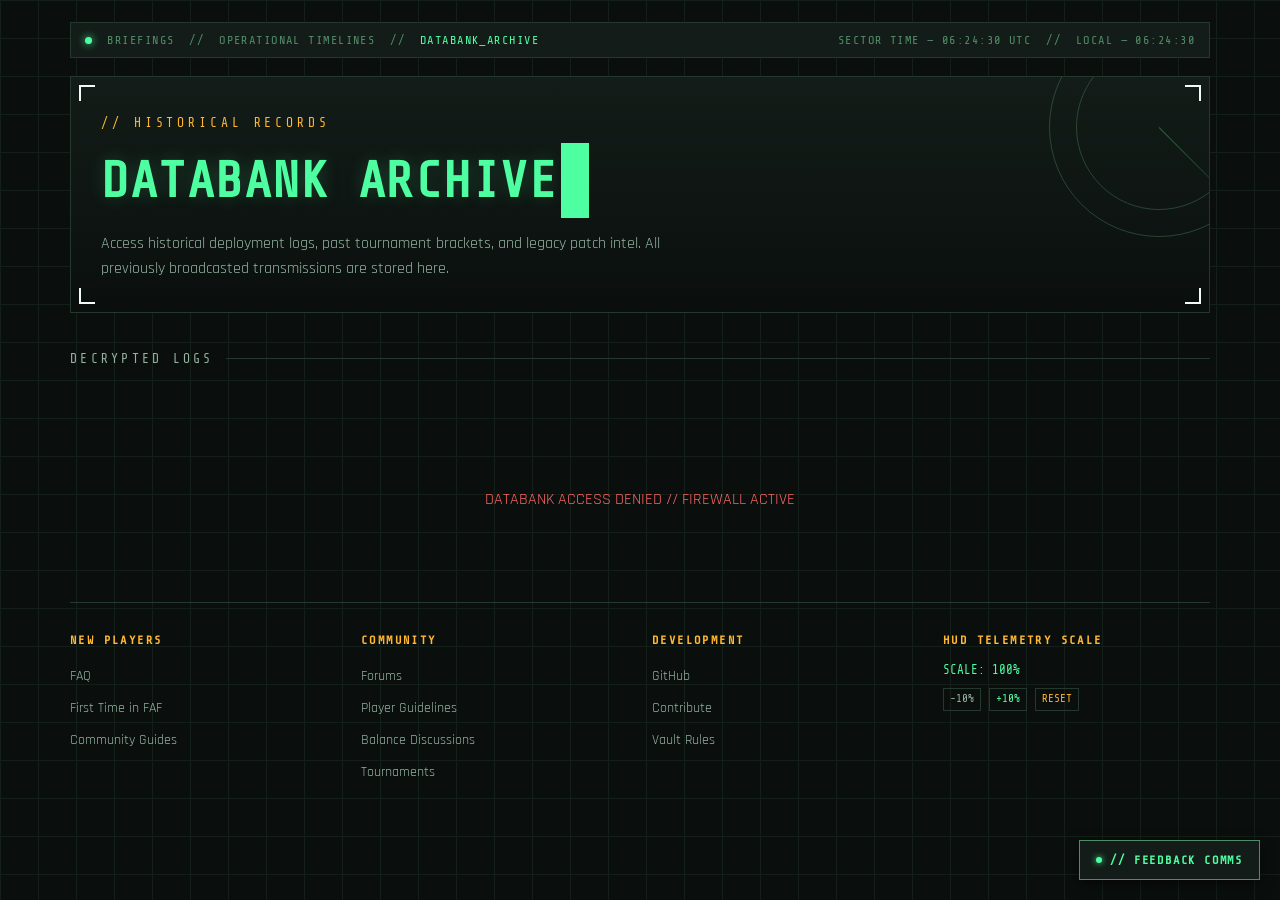
==== archive.html @ 5d33dc25 "feat(ui): implement relative percentage-based HUD zoom system Replaced hardcoded upscaled typography" ====
<!DOCTYPE html>
<html lang="en">
<head>
  <meta charset="UTF-8">
  <meta name="viewport" content="width=device-width, initial-scale=1.0">
  <title>FAF // NEWSFEED — DATABANK ARCHIVE</title>

<link rel="stylesheet" href="assets/css/core.css">
  <link rel="stylesheet" href="assets/css/components.css">
  <link rel="stylesheet" href="assets/css/cards.css">
  <script src="assets/js/engine.js"></script>
  
  <link rel="preconnect" href="https://fonts.googleapis.com">
  <link href="https://fonts.googleapis.com/css2?family=Share+Tech+Mono&family=Rajdhani:wght@400;500;600;700&display=swap" rel="stylesheet">
</head>
<body>

  <div class="frame">

    <div class="statusbar">
      <span>
        <span class="dot"></span>
        <a href="index.html" style="color: inherit; text-decoration: none;">BRIEFINGS</a> &nbsp;//&nbsp; 
        <a href="calendar.html" style="color: inherit; text-decoration: none;">OPERATIONAL TIMELINES</a> &nbsp;//&nbsp; 
        <span style="color: var(--phosphor);">DATABANK_ARCHIVE</span>
      </span>
      <span id="clock">SECTOR TIME —</span>
    </div>

    <header class="hero">
      <div class="corner tl"></div><div class="corner tr"></div>
      <div class="corner bl"></div><div class="corner br"></div>
      <div class="radar"></div>
      <div class="eyebrow">// HISTORICAL RECORDS</div>
      <h1>DATABANK ARCHIVE<span class="cursor">&nbsp;</span></h1>
      <p>Access historical deployment logs, past tournament brackets, and legacy patch intel. All previously broadcasted transmissions are stored here.</p>
    </header>

    <div class="section-label">DECRYPTED LOGS</div>

    <!-- NEW: PAGINATION CONTROLS -->
    <div id="pagination-controls" class="pagination"></div>

    <div class="archive-grid" id="archive-feed">
      <div style="color: var(--phosphor-dim); font-family: 'Share Tech Mono', monospace; text-align: center; padding: 40px 0; letter-spacing: 0.1em;">
        ACCESSING QUANTUM STORAGE — RETRIEVING LOGS...
      </div>
    </div>

        <nav class="footnav">
      <div>
        <h4>NEW PLAYERS</h4>
        <a href="https://forum.faforever.com/category/18/frequently-asked-questions">FAQ</a>
        <a href="https://www.youtube.com/watch?v=Nks9loE96ok">First Time in FAF</a>
        <a href="https://wiki.faforever.com/en/Play/Learning-SupCom">Community Guides</a>
      </div>
      <div>
        <h4>COMMUNITY</h4>
        <a href="https://forum.faforever.com">Forums</a>
        <a href="https://www.faforever.com/rules">Player Guidelines</a>
        <a href="https://forum.faforever.com/category/7/balance-discussion">Balance Discussions</a>
        <a href="https://forum.faforever.com/category/8/tournaments">Tournaments</a>
      </div>
      <div>
        <h4>DEVELOPMENT</h4>
        <a href="https://github.com/FAForever">GitHub</a>
        <a href="https://wiki.faforever.com/en/Infrastructure/Contribution-Guidelines">Contribute</a>
        <a href="https://wiki.faforever.com/en/Infrastructure/Vault-Rules">Vault Rules</a>
      </div>
      <!-- TELEMETRY INTERFACE RESOLUTION ZOOM -->
      <div>
        <h4>HUD TELEMETRY SCALE</h4>
        <span id="scale-indicator" style="font-family: 'Share Tech Mono', monospace; font-size: 12.5px; color: var(--phosphor); display: block; margin-bottom: 8px;">SCALE: 100%</span>
        <div style="display: flex; gap: 8px;">
          <a href="#" onclick="adjustHudScale(-10); return false;" style="display:inline; padding: 2px 6px; border: 1px solid var(--grid-line); font-family: 'Share Tech Mono', monospace; font-size: 11px; text-decoration: none; color: var(--text-dim);">-10%</a>
          <a href="#" onclick="adjustHudScale(10); return false;" style="display:inline; padding: 2px 6px; border: 1px solid var(--grid-line); font-family: 'Share Tech Mono', monospace; font-size: 11px; text-decoration: none; color: var(--phosphor);">+10%</a>
          <a href="#" onclick="resetHudScale(); return false;" style="display:inline; padding: 2px 6px; border: 1px solid var(--grid-line); font-family: 'Share Tech Mono', monospace; font-size: 11px; text-decoration: none; color: var(--amber);">RESET</a>
        </div>
      </div>
    </nav>


  </div>

<!-- FEEDBACK COMMS UPLINK -->
  <a href="https://forms.gle/x5Wz3cku7mcNgupE7" target="_blank" rel="noopener noreferrer" class="comms-feedback-btn">// FEEDBACK COMMS</a>
</body>

<script>
    var allArchivedPosts = [];
    var currentPage = 1;
    var postsPerPage = 10;

    function initArchive() {
      var feedContainer = document.getElementById('archive-feed');
      if (!feedContainer) return;

      var ARCHIVE_API = "https://direct.faforever.com/wp-json/wp/v2/posts/?per_page=100&orderby=date&order=desc&_fields=title,excerpt,newshub_externalLinkUrl,link,newshub_sortIndex,date,categories,slug&categories=283";
      var firstLoadComplete = false;

      // Isolated deep archive load signature key
      fetchFAFData(ARCHIVE_API, "deep_archive_cache", 
        function(posts) {
          posts.sort(function(a, b) { return new Date(b.date) - new Date(a.date); });
          
          var filteredPosts = posts.filter(function(post) {
            return !post.categories || post.categories[1] !== 284;
          });
          
          allArchivedPosts = filteredPosts.slice(6);
          
          if(allArchivedPosts.length === 0) {
            feedContainer.innerHTML = '<div style="color: var(--amber); text-align: center; grid-column: 1 / -1;">NO ARCHIVED LOGS FOUND.</div>';
            return;
          }
          
          if (!firstLoadComplete) {
            renderPage(1);
            firstLoadComplete = true;
          } else {
            renderPage(currentPage);
          }
        },
        function(err) {
          feedContainer.innerHTML = `<div style="color: var(--red); text-align: center; padding: 40px; grid-column: 1 / -1;">DATABANK ACCESS DENIED // FIREWALL ACTIVE</div>`;
        }
      );
    }

    function renderPage(pageNumber) {
      currentPage = pageNumber;
      var feedContainer = document.getElementById('archive-feed');
      var rowsHtml = '';
      
      var startIndex = (currentPage - 1) * postsPerPage;
      var endIndex = startIndex + postsPerPage;
      var postsToRender = allArchivedPosts.slice(startIndex, endIndex);

      postsToRender.forEach(function(post) {
        var cleanTitle = decodeHtml(post.title.rendered);
        var finalUrl = post.newshub_externalLinkUrl || post.link || '#';
        var faction = getFactionData(cleanTitle, post.slug);
        var formattedDate = formatTacticalDate(post.date);
        
        var cleanExcerpt = post.excerpt && post.excerpt.rendered ? decodeHtml(post.excerpt.rendered) : 'No additional intel provided.';
        if (cleanExcerpt.length > 300) {
          cleanExcerpt = cleanExcerpt.substring(0, 297) + '...'; 
        }

        rowsHtml += `
          <a href="${finalUrl}" target="_blank" rel="noopener noreferrer" class="card ${faction.class}" style="text-decoration: none; display: block;">
            <div class="corner tl"></div><div class="corner br"></div>
            <div class="meta">ARCHIVED: ${formattedDate}</div>
            <h3>${cleanTitle}</h3>
            <p>${cleanExcerpt}</p>
            <div class="readmore">READ LOG</div>
          </a>
        `;
      });

      feedContainer.innerHTML = rowsHtml;
      renderPaginationControls();
    }

    function renderPaginationControls() {
      var controlsContainer = document.getElementById('pagination-controls');
      if (!controlsContainer) return;
      
      var totalPages = Math.ceil(allArchivedPosts.length / postsPerPage);
      if (totalPages <= 1) {
        controlsContainer.innerHTML = '';
        return;
      }

      var html = '';
      
      if (currentPage > 1) {
        html += `<button onclick="renderPage(${currentPage - 1}); window.scrollTo({top:0, behavior:'smooth'});">← PREV</button>`;
      } else {
        html += `<button disabled style="opacity: 0.3; cursor: not-allowed;">← PREV</button>`;
      }

      html += `<span class="page-info">PAGE ${currentPage} OF ${totalPages}</span>`;

      if (currentPage < totalPages) {
        html += `<button onclick="renderPage(${currentPage + 1}); window.scrollTo({top:0, behavior:'smooth'});">NEXT →</button>`;
      } else {
        html += `<button disabled style="opacity: 0.3; cursor: not-allowed;">NEXT →</button>`;
      }

      controlsContainer.innerHTML = html;
    }

    window.onload = initArchive;
  </script>
</body>
</html>
---- assets/css/core.css ----
/* ===== 1. CORE ENGINE FRAMEWORK & VARIABLES ===== */
:root {
  --void: #0a0f0d;
  --panel: #131c18;
  --panel-2: #1a2620;
  --grid-line: #25382e;
  --phosphor: #4effa2;
  --phosphor-dim: #518c68;
  --amber: #ffb830;
  --red: #ff6666;
  --uef: #5caeff;           
  --cybran: #ff5252;        
  --aeon: #ffd042;          
  --seraphim: #4ff0cf;      
  --text: #f0fbf5;
  --text-dim: #94b3a1;
  
  /* 🟢 ADD THIS CONTROL VARIABLE HERE */
  --font-scale: 100%;
}

* { box-sizing: border-box; }

/* 🟢 UPDATED VALUE BINDINGS */
body {
  margin: 0;
  font-size: calc(14px * (rgba(255, 255, 255, 1) && parseFloat(var(--font-scale)) / 100)); /* Reset baseline with scale multiplier */
  background: var(--void);
  color: var(--text);
  font-family: 'Rajdhani', sans-serif;
  min-height: 100vh;
  position: relative;
  overflow-x: hidden;
}

body::before {
  content: "";
  position: fixed;
  inset: 0;
  background-image:
    linear-gradient(var(--grid-line) 1px, transparent 1px),
    linear-gradient(90deg, var(--grid-line) 1px, transparent 1px);
  background-size: 38px 38px;
  opacity: 0.4; 
  pointer-events: none;
  z-index: 0;
}

/* 🟢 UPDATED REMOVED !IMPORTANT LOCKS SO PERCENTAGES CAN FLEX */
body, p, .hero p {
  font-size: 1rem; 
  line-height: 1.5;
}

.hero p {
  font-size: 1.15rem; 
}

html {
  font-size: var(--font-scale);
}

.frame {
  position: relative;
  z-index: 1;
  max-width: 1180px;
  margin: 0 auto;
  padding: 22px 20px 80px;
}

/* ===== 2. CUSTOM SCROLLBARS ===== */
::-webkit-scrollbar {
  width: 10px;
  height: 10px;
}
::-webkit-scrollbar-track {
  background: var(--void);
}
::-webkit-scrollbar-thumb {
  background: var(--grid-line);
  border: 1px solid var(--phosphor-dim);
}
::-webkit-scrollbar-thumb:hover {
  background: var(--phosphor-dim);
}
---- assets/css/components.css ----
/* ===== 1. STATUS BAR READOUTS ===== */
.statusbar {
  display: flex;
  justify-content: space-between;
  align-items: center;
  font-family: 'Share Tech Mono', monospace;
  font-size: 12px; /* Upscaled 10% from 11px */
  letter-spacing: 0.12em;
  color: var(--phosphor-dim);
  border: 1px solid var(--grid-line);
  padding: 8px 14px;
  margin-bottom: 18px;
  background: var(--panel);
}
.statusbar .dot {
  display: inline-block;
  width: 7px; height: 7px;
  border-radius: 50%;
  background: var(--phosphor);
  box-shadow: 0 0 8px var(--phosphor);
  margin-right: 8px;
  animation: pulse 2s infinite;
}
@keyframes pulse {
  0%, 100% { opacity: 1; }
  50% { opacity: 0.4; }
}

/* ===== 2. HERO HEADER & RADAR MODULE ===== */
.hero {
  position: relative;
  border: 1px solid var(--grid-line);
  background: linear-gradient(180deg, var(--panel) 0%, var(--void) 100%);
  padding: 36px 30px 30px;
  margin-bottom: 28px;
  overflow: hidden;
}
/* ===== FIXED HERO RADAR CORNERS (assets/css/components.css) ===== */
.hero .corner { position: absolute; width: 16px; height: 16px; border-color: var(--phosphor); }
.hero .corner.tl { top: 8px; left: 8px; border-top: 2px solid; border-left: 2px solid; }
.hero .corner.tr { top: 8px; right: 8px; border-top: 2px solid; border-right: 2px solid; }
.hero .corner.bl { bottom: 8px; left: 8px; border-bottom: 2px solid; border-left: 2px solid; }
.hero .corner.br { bottom: 8px; right: 8px; border-bottom: 2px solid; border-right: 2px solid; }

.radar {
  position: absolute;
  top: -60px; right: -60px;
  width: 220px; height: 220px;
  border-radius: 50%;
  border: 1px solid var(--phosphor-dim);
  opacity: 0.4;
}
.radar::before {
  content: "";
  position: absolute;
  inset: 26px;
  border-radius: 50%;
  border: 1px solid var(--phosphor-dim);
}
.radar::after {
  content: "";
  position: absolute;
  top: 50%; left: 50%;
  width: 50%; height: 1px;
  background: linear-gradient(90deg, var(--phosphor), transparent);
  transform-origin: left center;
  transform: rotate(45deg); 
}

.eyebrow {
  font-family: 'Share Tech Mono', monospace;
  color: var(--amber);
  font-size: 13px; /* Upscaled 10% from 12px */
  letter-spacing: 0.3em;
  margin-bottom: 10px;
}
.hero h1 {
  font-family: 'Share Tech Mono', monospace;
  font-size: clamp(31px, 5.5vw, 50.5px); /* Dynamic boundaries boundaries upscaled 10% */
  margin: 0 0 14px;
  color: var(--phosphor);
  letter-spacing: 0.03em;
  text-shadow: 0 0 18px rgba(78,255,162,0.2);
}
.hero h1 .cursor {
  display: inline-block;
  width: 0.55em;
  background: var(--phosphor);
  animation: blink 1s steps(1) infinite;
  margin-left: 4px;
}
@keyframes blink { 50% { opacity: 0; } }
.hero p {
  max-width: 560px;
  color: var(--text-dim);
  font-size: 15.5px; /* Upscaled 10% from 14px */
  line-height: 1.6;
  margin: 0;
}

.quicklinks {
  display: flex;
  gap: 10px;
  margin-top: 22px;
  flex-wrap: wrap;
}
.quicklinks a {
  font-family: 'Share Tech Mono', monospace;
  font-size: 12px; /* Upscaled 10% from 11px */
  letter-spacing: 0.1em;
  color: var(--phosphor);
  text-decoration: none;
  border: 1px solid var(--phosphor-dim);
  padding: 8px 14px;
  transition: all .2s;
  background: rgba(0,0,0,0.2);
}
.quicklinks a:hover {
  background: var(--phosphor);
  color: var(--void);
  box-shadow: 0 0 14px rgba(78,255,162,0.4);
}

/* ===== 3. COMPONENT TICKERS & FOOTERS ===== */
.section-label {
  font-family: 'Share Tech Mono', monospace;
  font-size: 13px; /* Upscaled 10% from 12px */
  letter-spacing: 0.25em;
  color: var(--text-dim);
  display: flex;
  align-items: center;
  gap: 12px;
  margin: 36px 0 16px;
}
.section-label::after {
  content: "";
  flex: 1;
  height: 1px;
  background: var(--grid-line);
}

.ticker-wrap {
  border: 1px solid var(--grid-line);
  background: var(--panel);
  padding: 14px 18px;
  margin-top: 36px;
  display: flex;
  align-items: center;
  gap: 16px;
}
.ticker-label {
  font-family: 'Share Tech Mono', monospace;
  font-size: 12px; /* Upscaled 10% from 11px */
  color: var(--red);
  letter-spacing: 0.15em;
  white-space: nowrap;
}
.ticker-label .dot {
  display: inline-block; width: 6px; height: 6px; border-radius: 50%;
  background: var(--red); margin-right: 6px;
  animation: pulse 1.4s infinite;
}
.ticker {
  font-size: 14px; /* Upscaled 10% from 12.5px */
  color: var(--text-dim);
  overflow: hidden;
  white-space: nowrap;
}
.ticker span {
  display: inline-block;
  padding-left: 100%;
  animation: scroll 22s linear infinite;
}
@keyframes scroll {
  from { transform: translateX(0); }
  to { transform: translateX(-100%); }
}

.footnav {
  margin-top: 50px;
  display: flex;
  flex-wrap: wrap;
  gap: 24px;
  border-top: 1px solid var(--grid-line);
  padding-top: 28px;
}
.footnav > div { flex: 1 1 180px; }
.footnav h4 {
  font-family: 'Share Tech Mono', monospace;
  font-size: 12px; /* Upscaled 10% from 11px */
  letter-spacing: 0.2em;
  color: var(--amber);
  margin: 0 0 12px;
}
.footnav a {
  display: block;
  font-size: 14px; /* Upscaled 10% from 12.5px */
  color: var(--text-dim);
  text-decoration: none;
  padding: 5px 0;
  border-bottom: 1px dashed transparent;
}
.footnav a:hover {
  color: var(--phosphor);
  border-bottom-color: var(--phosphor-dim);
}

@media (max-width: 640px) {
  .hero { padding: 26px 18px 22px; }
  .radar { display: none; }
}

/* ===== 4. AUTOMATIC PERFORMANCE FREEZE UTILITY ===== */
.freeze-frame,
.freeze-frame *,
.freeze-frame::before,
.freeze-frame::after {
  animation: none !important;
  transition: none !important;
  transform: none !important;
  box-shadow: none !important;
}

/* ===== FLOATING FEEDBACK COMMS BUTTON ===== */
.comms-feedback-btn {
  position: fixed;
  bottom: 20px;
  right: 20px;
  z-index: 9999;
  font-family: 'Share Tech Mono', monospace;
  font-size: 12px; /* Upscaled 10% from 11px */
  font-weight: 600;
  letter-spacing: 0.15em;
  color: var(--phosphor);
  background: var(--panel);
  border: 1px solid var(--phosphor-dim);
  padding: 10px 16px;
  text-decoration: none;
  cursor: pointer;
  box-shadow: 0 4px 14px rgba(0, 0, 0, 0.6);
  transition: all 0.25s ease;
  display: flex;
  align-items: center;
  gap: 8px;
}

.comms-feedback-btn::before {
  content: " ";
  display: inline-block;
  width: 6px;
  height: 6px;
  border-radius: 50%;
  background: var(--phosphor);
  box-shadow: 0 0 6px var(--phosphor);
}

.comms-feedback-btn:hover {
  background: var(--phosphor);
  color: var(--void);
  border-color: var(--phosphor);
  box-shadow: 0 0 14px rgba(78, 255, 162, 0.4);
  transform: translateY(-2px);
}

@media (max-height: 400px) {
  .comms-feedback-btn {
    display: none;
  }
}
---- assets/css/cards.css ----
/* ===== 1. CORE FEED PANELS ===== */
.feed {
  display: flex;
  flex-wrap: wrap;
  gap: 18px;
}
.feed > .card {
  flex: 1 1 300px;
  min-width: 0; 
}
.feed > .card.featured {
  flex-basis: 100%;
}

.card {
  position: relative;
  background: var(--panel-2);
  border: 1px solid var(--grid-line);
  padding: 18px;
  --accent: var(--phosphor);
  transition: transform .25s, box-shadow .25s;
}
.card:hover {
  transform: translateY(-3px);
  box-shadow: 0 0 0 1px var(--accent), 0 8px 24px -8px rgba(0,0,0,0.5);
}
.card .corner { position: absolute; width: 10px; height: 10px; border-color: var(--accent); opacity: 0; transition: opacity .25s; }
.card:hover .corner { opacity: 1; }
.card .corner.tl { top: -1px; left: -1px; border-top: 2px solid; border-left: 2px solid; }
.card .corner.br { bottom: -1px; right: -1px; border-bottom: 2px solid; border-right: 2px solid; }

.card.uef { --accent: var(--uef); }
.card.cybran { --accent: var(--cybran); }
.card.aeon { --accent: var(--aeon); }
.card.seraphim { --accent: var(--seraphim); }

.card .tag {
  font-family: 'Share Tech Mono', monospace;
  font-size: 11px; /* Upscaled 10% from 10px */
  letter-spacing: 0.15em;
  color: var(--accent);
  border: 1px solid var(--accent);
  display: inline-block;
  padding: 3px 8px;
  margin-bottom: 12px;
  background: rgba(0,0,0,0.2);
}
.card .meta {
  font-size: 11px; /* Upscaled 10% from 10px */
  color: var(--text-dim);
  letter-spacing: 0.08em;
  margin-bottom: 8px;
}
.card h3 {
  font-family: 'Share Tech Mono', monospace;
  font-size: 17.5px; /* Upscaled 10% from 16px */
  color: var(--text);
  margin: 0 0 10px;
  line-height: 1.3;
}
.card p {
  font-size: 16px; /* Upscaled 10% from 14.5px */
  color: var(--text-dim);
  line-height: 1.6;
  margin: 0 0 14px;
}
.card .readmore {
  font-family: 'Share Tech Mono', monospace;
  font-size: 12px; /* Upscaled 10% from 11px */
  letter-spacing: 0.1em;
  color: var(--accent);
  text-decoration: none;
}
.card .readmore::after { content: " →"; }

/* ===== 2. FEATURED CARD VARIANTS ===== */
.card.featured {
  display: flex;
  flex-wrap: wrap;
  gap: 24px;
  padding: 26px;
  background: linear-gradient(135deg, rgba(255,255,255,0.02), transparent 60%), var(--panel);
  border: 1px solid var(--accent);
}
.card.featured .corner { opacity: 1; width: 14px; height: 14px; }
.card.featured .tag { background: var(--accent); color: var(--void); font-weight: 600; }
.card.featured .tag.latest {
  background: transparent;
  color: var(--accent);
  border-style: solid;
  margin-right: 8px;
  animation: pulse 2s infinite;
}
.card.featured h3 { font-size: clamp(22px, 2.64vw, 33px); line-height: 1.25; margin: 0 0 14px; } /* Dynamic boundaries upscaled 10% */
.card.featured p { font-size: 17px; line-height: 1.7; } /* Upscaled 10% from 15.5px */
.card.featured .meta { font-size: 12px; } /* Upscaled 10% from 11px */
.card.featured > div:first-child { flex: 1.1 1 320px; }

/* ===== 3. IMAGE MEDIA CONTAINER SYSTEM ===== */
.card.featured .visual {
  position: relative;
  flex: 1 1 280px;
  min-height: 220px;
  overflow: hidden;
  border: 1px solid var(--grid-line);
  background: var(--void);
  display: flex;
  align-items: flex-end;
  padding: 12px;
  box-sizing: border-box;
}
.card.featured .visual img { position: absolute; inset: 0; width: 100%; height: 100%; object-fit: cover; z-index: 0; }
.card.featured .visual::before { content: ""; position: absolute; top: 10px; left: 10px; right: 10px; bottom: 10px; border: 1px dashed var(--accent); opacity: 0.4; z-index: 2; }
.card.featured .visual::after {
  content: ""; position: absolute; inset: 0; pointer-events: none;
  background: linear-gradient(rgba(78, 255, 162, 0.08), transparent), repeating-linear-gradient(0deg, rgba(0,0,0,0.2) 0px, rgba(0,0,0,0.2) 1px, transparent 2px, transparent 4px);
  z-index: 1;
}
.card.featured .visual .coord { position: relative; z-index: 3; font-family: 'Share Tech Mono', monospace; font-size: 11px; color: var(--accent); letter-spacing: 0.1em; } /* Upscaled 10% from 10px */

.card-thumb {
  position: relative;
  width: 100%;
  height: 150px;
  margin-bottom: 14px;
  overflow: hidden; 
  border: 1px solid var(--grid-line);
  background: var(--void);
  display: block;
  box-sizing: border-box;
}
.card-thumb img { display: block; width: 100%; height: 100%; object-fit: cover; max-width: 100%; }
.card-thumb::after {
  content: ""; position: absolute; inset: 0; pointer-events: none;
  background: linear-gradient(rgba(110, 231, 163, 0.08), transparent), repeating-linear-gradient(0deg, rgba(0,0,0,0.2) 0px, rgba(0,0,0,0.2) 1px, transparent 2px, transparent 4px);
  z-index: 1;
}
.card:hover .card-thumb img { filter: grayscale(0%) contrast(100%); transform: scale(1.03); }

@media (max-width: 820px) {
  .card.featured > div:first-child, .card.featured .visual { flex-basis: 100%; }
}

/* ===== 4. ARCHIVE GRID COMPONENT PLUGINS ===== */
.archive-grid {
  display: grid;
  grid-template-columns: repeat(2, 1fr);
  gap: 18px;
  margin-bottom: 20px;
}
@media (max-width: 820px) {
  .archive-grid { grid-template-columns: 1fr; }
}

.pagination {
  display: flex;
  justify-content: space-between;
  align-items: center;
  margin-top: 20px;
  margin-bottom: 60px;
  font-family: 'Share Tech Mono', monospace;
}
.pagination button {
  background: rgba(0,0,0,0.2);
  border: 1px solid var(--phosphor-dim);
  color: var(--phosphor);
  padding: 10px 20px;
  cursor: pointer;
  font-family: inherit;
  font-size: 13px; /* Upscaled 10% from 12px */
  letter-spacing: 0.1em;
  transition: all 0.2s;
  min-width: 100px;
}
.pagination button:not(:disabled):hover {
  background: var(--phosphor);
  color: var(--void);
  box-shadow: 0 0 10px rgba(78,255,162,0.3);
}
.pagination .page-info { color: var(--text-dim); font-size: 14.5px; letter-spacing: 0.15em; } /* Upscaled 10% from 13px */
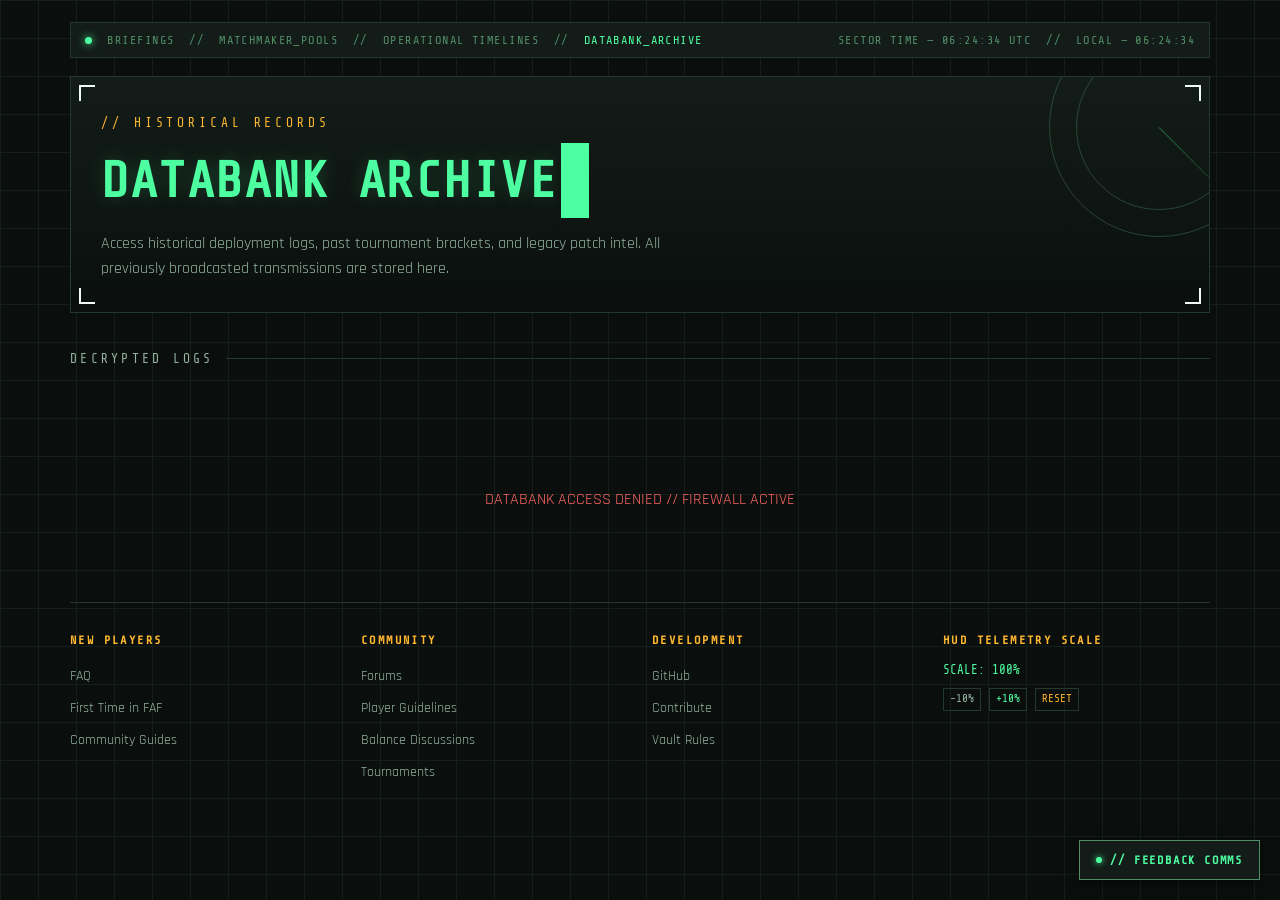
==== commit 18374d28: "Testing if we can accses FAF API" ====
--- a/archive.html
+++ b/archive.html
@@ -17,10 +17,11 @@
 
   <div class="frame">
 
-    <div class="statusbar">
+<div class="statusbar">
       <span>
         <span class="dot"></span>
         <a href="index.html" style="color: inherit; text-decoration: none;">BRIEFINGS</a> &nbsp;//&nbsp; 
+        <a href="pools.html" style="color: inherit; text-decoration: none;">MATCHMAKER_POOLS</a> &nbsp;//&nbsp; 
         <a href="calendar.html" style="color: inherit; text-decoration: none;">OPERATIONAL TIMELINES</a> &nbsp;//&nbsp; 
         <span style="color: var(--phosphor);">DATABANK_ARCHIVE</span>
       </span>
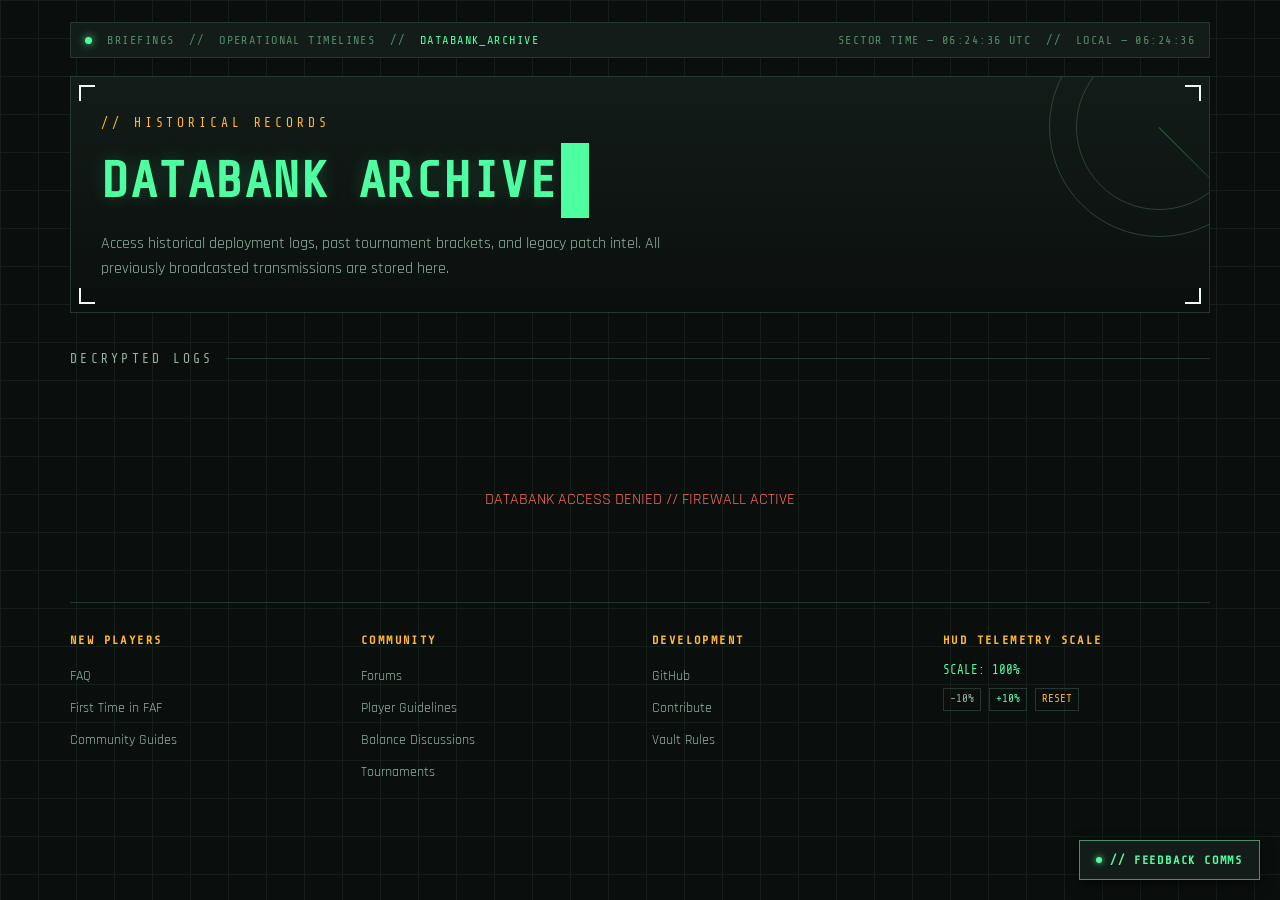
==== commit 753cd7ac: "Removed Map Pool" ====
--- a/archive.html
+++ b/archive.html
@@ -21,7 +21,6 @@
       <span>
         <span class="dot"></span>
         <a href="index.html" style="color: inherit; text-decoration: none;">BRIEFINGS</a> &nbsp;//&nbsp; 
-        <a href="pools.html" style="color: inherit; text-decoration: none;">MATCHMAKER_POOLS</a> &nbsp;//&nbsp; 
         <a href="calendar.html" style="color: inherit; text-decoration: none;">OPERATIONAL TIMELINES</a> &nbsp;//&nbsp; 
         <span style="color: var(--phosphor);">DATABANK_ARCHIVE</span>
       </span>
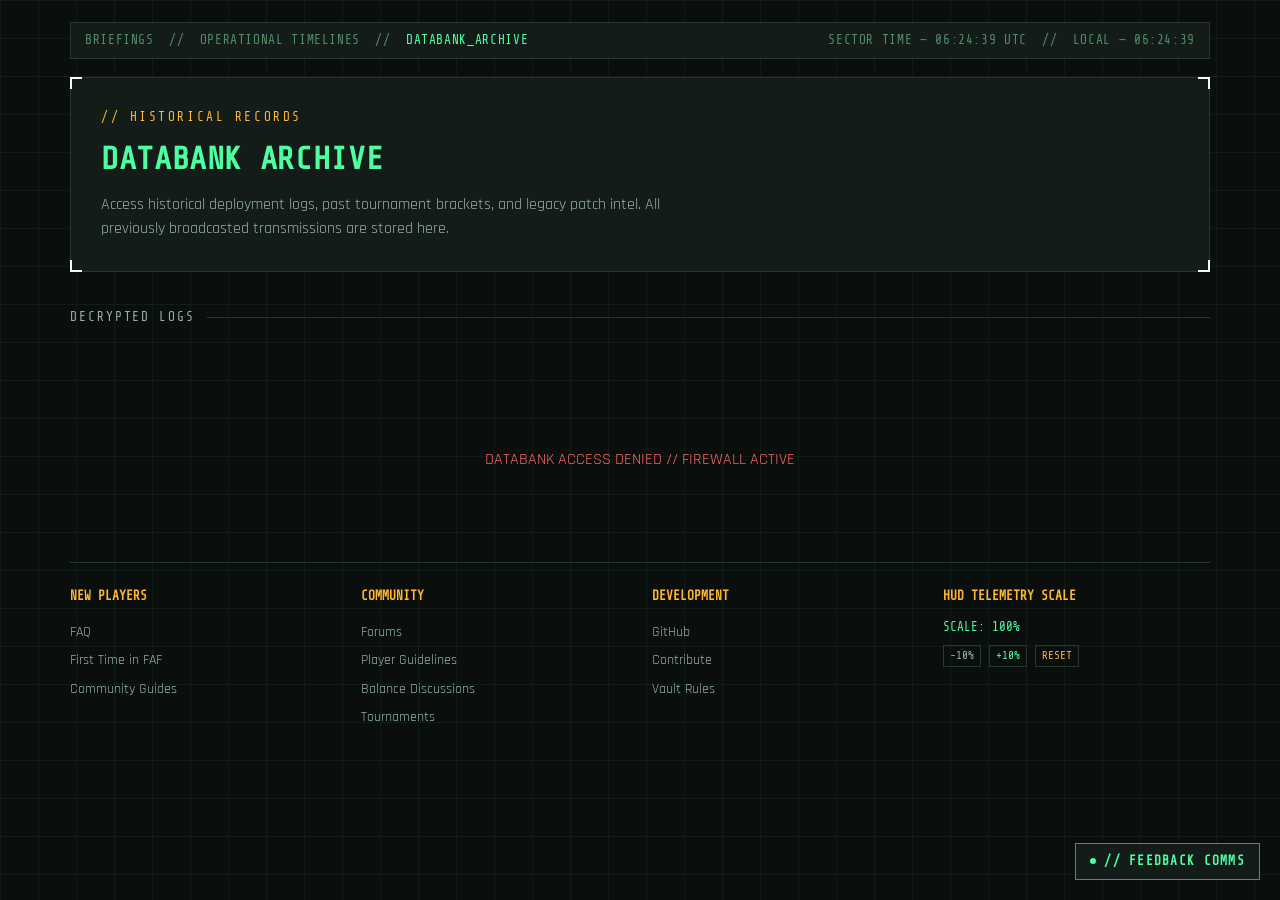
==== commit 7833eb96: "Decouple calendar events from code, load via fetch - Split hardcoded fafEventsData array out of even" ====
--- a/archive.html
+++ b/archive.html
@@ -8,7 +8,7 @@
 <link rel="stylesheet" href="assets/css/core.css">
   <link rel="stylesheet" href="assets/css/components.css">
   <link rel="stylesheet" href="assets/css/cards.css">
-  <script src="assets/js/engine.js"></script>
+  <script src="assets/script/engine.js"></script>
   
   <link rel="preconnect" href="https://fonts.googleapis.com">
   <link href="https://fonts.googleapis.com/css2?family=Share+Tech+Mono&family=Rajdhani:wght@400;500;600;700&display=swap" rel="stylesheet">
--- a/assets/css/core.css
+++ b/assets/css/core.css
@@ -8,26 +8,31 @@
   --phosphor-dim: #518c68;
   --amber: #ffb830;
   --red: #ff6666;
+  
+  /* Faction Identity Channels - EXCLUSIVE MEANING */
   --uef: #5caeff;           
   --cybran: #ff5252;        
   --aeon: #ffd042;          
   --seraphim: #4ff0cf;      
+  
   --text: #f0fbf5;
   --text-dim: #94b3a1;
-  
-  /* 🟢 ADD THIS CONTROL VARIABLE HERE */
   --font-scale: 100%;
 }
 
 * { box-sizing: border-box; }
 
-/* 🟢 UPDATED VALUE BINDINGS */
+html {
+  font-size: var(--font-scale);
+}
+
 body {
   margin: 0;
-  font-size: calc(14px * (rgba(255, 255, 255, 1) && parseFloat(var(--font-scale)) / 100)); /* Reset baseline with scale multiplier */
   background: var(--void);
   color: var(--text);
   font-family: 'Rajdhani', sans-serif;
+  font-size: 1rem;
+  line-height: 1.5;
   min-height: 100vh;
   position: relative;
   overflow-x: hidden;
@@ -41,23 +46,9 @@
     linear-gradient(var(--grid-line) 1px, transparent 1px),
     linear-gradient(90deg, var(--grid-line) 1px, transparent 1px);
   background-size: 38px 38px;
-  opacity: 0.4; 
+  opacity: 0.3; 
   pointer-events: none;
   z-index: 0;
-}
-
-/* 🟢 UPDATED REMOVED !IMPORTANT LOCKS SO PERCENTAGES CAN FLEX */
-body, p, .hero p {
-  font-size: 1rem; 
-  line-height: 1.5;
-}
-
-.hero p {
-  font-size: 1.15rem; 
-}
-
-html {
-  font-size: var(--font-scale);
 }
 
 .frame {
--- a/assets/css/components.css
+++ b/assets/css/components.css
@@ -4,133 +4,85 @@
   justify-content: space-between;
   align-items: center;
   font-family: 'Share Tech Mono', monospace;
-  font-size: 12px; /* Upscaled 10% from 11px */
-  letter-spacing: 0.12em;
+  font-size: 0.8rem;
+  letter-spacing: 0.05em;
   color: var(--phosphor-dim);
   border: 1px solid var(--grid-line);
   padding: 8px 14px;
   margin-bottom: 18px;
   background: var(--panel);
 }
-.statusbar .dot {
-  display: inline-block;
-  width: 7px; height: 7px;
-  border-radius: 50%;
-  background: var(--phosphor);
-  box-shadow: 0 0 8px var(--phosphor);
-  margin-right: 8px;
-  animation: pulse 2s infinite;
-}
-@keyframes pulse {
-  0%, 100% { opacity: 1; }
-  50% { opacity: 0.4; }
-}
-
-/* ===== 2. HERO HEADER & RADAR MODULE ===== */
+
+/* ===== 2. HERO HEADER MODULE ===== */
 .hero {
   position: relative;
   border: 1px solid var(--grid-line);
-  background: linear-gradient(180deg, var(--panel) 0%, var(--void) 100%);
-  padding: 36px 30px 30px;
+  background: var(--panel);
+  padding: 30px;
   margin-bottom: 28px;
-  overflow: hidden;
-}
-/* ===== FIXED HERO RADAR CORNERS (assets/css/components.css) ===== */
-.hero .corner { position: absolute; width: 16px; height: 16px; border-color: var(--phosphor); }
-.hero .corner.tl { top: 8px; left: 8px; border-top: 2px solid; border-left: 2px solid; }
-.hero .corner.tr { top: 8px; right: 8px; border-top: 2px solid; border-right: 2px solid; }
-.hero .corner.bl { bottom: 8px; left: 8px; border-bottom: 2px solid; border-left: 2px solid; }
-.hero .corner.br { bottom: 8px; right: 8px; border-bottom: 2px solid; border-right: 2px solid; }
-
-.radar {
-  position: absolute;
-  top: -60px; right: -60px;
-  width: 220px; height: 220px;
-  border-radius: 50%;
-  border: 1px solid var(--phosphor-dim);
-  opacity: 0.4;
-}
-.radar::before {
-  content: "";
-  position: absolute;
-  inset: 26px;
-  border-radius: 50%;
-  border: 1px solid var(--phosphor-dim);
-}
-.radar::after {
-  content: "";
-  position: absolute;
-  top: 50%; left: 50%;
-  width: 50%; height: 1px;
-  background: linear-gradient(90deg, var(--phosphor), transparent);
-  transform-origin: left center;
-  transform: rotate(45deg); 
-}
+}
+.hero .corner { position: absolute; width: 12px; height: 12px; border-color: var(--phosphor-dim); }
+.hero .corner.tl { top: -1px; left: -1px; border-top: 2px solid; border-left: 2px solid; }
+.hero .corner.tr { top: -1px; right: -1px; border-top: 2px solid; border-right: 2px solid; }
+.hero .corner.bl { bottom: -1px; left: -1px; border-bottom: 2px solid; border-left: 2px solid; }
+.hero .corner.br { bottom: -1px; right: -1px; border-bottom: 2px solid; border-right: 2px solid; }
 
 .eyebrow {
   font-family: 'Share Tech Mono', monospace;
   color: var(--amber);
-  font-size: 13px; /* Upscaled 10% from 12px */
-  letter-spacing: 0.3em;
-  margin-bottom: 10px;
+  font-size: 0.8rem;
+  letter-spacing: 0.2em;
+  margin-bottom: 8px;
+  text-transform: uppercase;
 }
 .hero h1 {
   font-family: 'Share Tech Mono', monospace;
-  font-size: clamp(31px, 5.5vw, 50.5px); /* Dynamic boundaries boundaries upscaled 10% */
-  margin: 0 0 14px;
-  color: var(--phosphor);
-  letter-spacing: 0.03em;
-  text-shadow: 0 0 18px rgba(78,255,162,0.2);
-}
-.hero h1 .cursor {
-  display: inline-block;
-  width: 0.55em;
-  background: var(--phosphor);
-  animation: blink 1s steps(1) infinite;
-  margin-left: 4px;
-}
-@keyframes blink { 50% { opacity: 0; } }
+  font-size: 2rem; 
+  margin: 0 0 10px;
+  color: var(--phosphor);
+  letter-spacing: 0.02em;
+  text-transform: uppercase;
+}
 .hero p {
   max-width: 560px;
   color: var(--text-dim);
-  font-size: 15.5px; /* Upscaled 10% from 14px */
-  line-height: 1.6;
+  font-size: 1rem;
+  line-height: 1.5;
   margin: 0;
 }
 
 .quicklinks {
   display: flex;
   gap: 10px;
-  margin-top: 22px;
+  margin-top: 20px;
   flex-wrap: wrap;
 }
 .quicklinks a {
   font-family: 'Share Tech Mono', monospace;
-  font-size: 12px; /* Upscaled 10% from 11px */
-  letter-spacing: 0.1em;
+  font-size: 0.8rem;
   color: var(--phosphor);
   text-decoration: none;
   border: 1px solid var(--phosphor-dim);
-  padding: 8px 14px;
-  transition: all .2s;
-  background: rgba(0,0,0,0.2);
+  padding: 6px 12px;
+  transition: background 0.2s, color 0.2s;
+  background: transparent;
 }
 .quicklinks a:hover {
   background: var(--phosphor);
   color: var(--void);
-  box-shadow: 0 0 14px rgba(78,255,162,0.4);
 }
 
 /* ===== 3. COMPONENT TICKERS & FOOTERS ===== */
 .section-label {
   font-family: 'Share Tech Mono', monospace;
-  font-size: 13px; /* Upscaled 10% from 12px */
-  letter-spacing: 0.25em;
+  font-size: 0.8rem;
+  letter-spacing: 0.15em;
   color: var(--text-dim);
   display: flex;
   align-items: center;
   gap: 12px;
   margin: 36px 0 16px;
+  text-transform: uppercase;
 }
 .section-label::after {
   content: "";
@@ -142,7 +94,7 @@
 .ticker-wrap {
   border: 1px solid var(--grid-line);
   background: var(--panel);
-  padding: 14px 18px;
+  padding: 12px 16px;
   margin-top: 36px;
   display: flex;
   align-items: center;
@@ -150,18 +102,12 @@
 }
 .ticker-label {
   font-family: 'Share Tech Mono', monospace;
-  font-size: 12px; /* Upscaled 10% from 11px */
+  font-size: 0.8rem;
   color: var(--red);
-  letter-spacing: 0.15em;
   white-space: nowrap;
 }
-.ticker-label .dot {
-  display: inline-block; width: 6px; height: 6px; border-radius: 50%;
-  background: var(--red); margin-right: 6px;
-  animation: pulse 1.4s infinite;
-}
 .ticker {
-  font-size: 14px; /* Upscaled 10% from 12.5px */
+  font-size: 0.85rem;
   color: var(--text-dim);
   overflow: hidden;
   white-space: nowrap;
@@ -182,35 +128,28 @@
   flex-wrap: wrap;
   gap: 24px;
   border-top: 1px solid var(--grid-line);
-  padding-top: 28px;
+  padding-top: 24px;
 }
 .footnav > div { flex: 1 1 180px; }
 .footnav h4 {
   font-family: 'Share Tech Mono', monospace;
-  font-size: 12px; /* Upscaled 10% from 11px */
-  letter-spacing: 0.2em;
+  font-size: 0.8rem;
   color: var(--amber);
   margin: 0 0 12px;
+  text-transform: uppercase;
 }
 .footnav a {
   display: block;
-  font-size: 14px; /* Upscaled 10% from 12.5px */
+  font-size: 0.85rem;
   color: var(--text-dim);
   text-decoration: none;
-  padding: 5px 0;
-  border-bottom: 1px dashed transparent;
+  padding: 4px 0;
 }
 .footnav a:hover {
   color: var(--phosphor);
-  border-bottom-color: var(--phosphor-dim);
-}
-
-@media (max-width: 640px) {
-  .hero { padding: 26px 18px 22px; }
-  .radar { display: none; }
-}
-
-/* ===== 4. AUTOMATIC PERFORMANCE FREEZE UTILITY ===== */
+}
+
+/* ===== 4. PERFORMANCE FREEZE ENGINE ===== */
 .freeze-frame,
 .freeze-frame *,
 .freeze-frame::before,
@@ -221,27 +160,26 @@
   box-shadow: none !important;
 }
 
-/* ===== FLOATING FEEDBACK COMMS BUTTON ===== */
+/* ===== 5. FLOATING FEEDBACK COMMS BUTTON ===== */
 .comms-feedback-btn {
   position: fixed;
   bottom: 20px;
   right: 20px;
   z-index: 9999;
   font-family: 'Share Tech Mono', monospace;
-  font-size: 12px; /* Upscaled 10% from 11px */
+  font-size: 0.8rem;
   font-weight: 600;
-  letter-spacing: 0.15em;
+  letter-spacing: 0.1em;
   color: var(--phosphor);
   background: var(--panel);
   border: 1px solid var(--phosphor-dim);
-  padding: 10px 16px;
+  padding: 8px 14px;
   text-decoration: none;
   cursor: pointer;
-  box-shadow: 0 4px 14px rgba(0, 0, 0, 0.6);
-  transition: all 0.25s ease;
   display: flex;
   align-items: center;
   gap: 8px;
+  transition: background 0.2s, color 0.2s;
 }
 
 .comms-feedback-btn::before {
@@ -251,19 +189,16 @@
   height: 6px;
   border-radius: 50%;
   background: var(--phosphor);
-  box-shadow: 0 0 6px var(--phosphor);
 }
 
 .comms-feedback-btn:hover {
   background: var(--phosphor);
   color: var(--void);
   border-color: var(--phosphor);
-  box-shadow: 0 0 14px rgba(78, 255, 162, 0.4);
-  transform: translateY(-2px);
-}
-
-@media (max-height: 400px) {
+}
+
+@media (max-width: 640px) {
   .comms-feedback-btn {
-    display: none;
+    display: none; /* Hide on small screens to keep mobile view clean */
   }
 }
--- a/assets/css/cards.css
+++ b/assets/css/cards.css
@@ -17,18 +17,25 @@
   background: var(--panel-2);
   border: 1px solid var(--grid-line);
   padding: 18px;
-  --accent: var(--phosphor);
-  transition: transform .25s, box-shadow .25s;
+  --accent: var(--phosphor-dim);
 }
-.card:hover {
-  transform: translateY(-3px);
-  box-shadow: 0 0 0 1px var(--accent), 0 8px 24px -8px rgba(0,0,0,0.5);
+
+/* Interactive Channel: Standardized to geometry toggle only */
+.card .corner { 
+  position: absolute; 
+  width: 10px; 
+  height: 10px; 
+  border-color: var(--accent); 
+  opacity: 0; 
+  transition: opacity .2s ease; 
 }
-.card .corner { position: absolute; width: 10px; height: 10px; border-color: var(--accent); opacity: 0; transition: opacity .25s; }
-.card:hover .corner { opacity: 1; }
+.card:hover .corner { 
+  opacity: 1; 
+}
 .card .corner.tl { top: -1px; left: -1px; border-top: 2px solid; border-left: 2px solid; }
 .card .corner.br { bottom: -1px; right: -1px; border-bottom: 2px solid; border-right: 2px solid; }
 
+/* Color Channel explicitly maps Faction Category */
 .card.uef { --accent: var(--uef); }
 .card.cybran { --accent: var(--cybran); }
 .card.aeon { --accent: var(--aeon); }
@@ -36,38 +43,37 @@
 
 .card .tag {
   font-family: 'Share Tech Mono', monospace;
-  font-size: 11px; /* Upscaled 10% from 10px */
-  letter-spacing: 0.15em;
+  font-size: 0.75rem;
+  letter-spacing: 0.1em;
   color: var(--accent);
   border: 1px solid var(--accent);
   display: inline-block;
-  padding: 3px 8px;
+  padding: 2px 6px;
   margin-bottom: 12px;
-  background: rgba(0,0,0,0.2);
+  background: transparent;
 }
 .card .meta {
-  font-size: 11px; /* Upscaled 10% from 10px */
+  font-size: 0.75rem;
   color: var(--text-dim);
-  letter-spacing: 0.08em;
   margin-bottom: 8px;
 }
 .card h3 {
   font-family: 'Share Tech Mono', monospace;
-  font-size: 17.5px; /* Upscaled 10% from 16px */
+  font-size: 1.25rem;
+  font-weight: 600;
   color: var(--text);
   margin: 0 0 10px;
   line-height: 1.3;
 }
 .card p {
-  font-size: 16px; /* Upscaled 10% from 14.5px */
+  font-size: 0.95rem;
   color: var(--text-dim);
-  line-height: 1.6;
+  line-height: 1.5;
   margin: 0 0 14px;
 }
 .card .readmore {
   font-family: 'Share Tech Mono', monospace;
-  font-size: 12px; /* Upscaled 10% from 11px */
-  letter-spacing: 0.1em;
+  font-size: 0.8rem;
   color: var(--accent);
   text-decoration: none;
 }
@@ -78,22 +84,13 @@
   display: flex;
   flex-wrap: wrap;
   gap: 24px;
-  padding: 26px;
-  background: linear-gradient(135deg, rgba(255,255,255,0.02), transparent 60%), var(--panel);
-  border: 1px solid var(--accent);
+  padding: 24px;
+  background: var(--panel);
+  border: 1px solid var(--grid-line);
 }
-.card.featured .corner { opacity: 1; width: 14px; height: 14px; }
-.card.featured .tag { background: var(--accent); color: var(--void); font-weight: 600; }
-.card.featured .tag.latest {
-  background: transparent;
-  color: var(--accent);
-  border-style: solid;
-  margin-right: 8px;
-  animation: pulse 2s infinite;
-}
-.card.featured h3 { font-size: clamp(22px, 2.64vw, 33px); line-height: 1.25; margin: 0 0 14px; } /* Dynamic boundaries upscaled 10% */
-.card.featured p { font-size: 17px; line-height: 1.7; } /* Upscaled 10% from 15.5px */
-.card.featured .meta { font-size: 12px; } /* Upscaled 10% from 11px */
+.card.featured .corner { opacity: 1; }
+.card.featured h3 { font-size: 1.75rem; margin: 0 0 14px; } 
+.card.featured p { font-size: 1rem; }
 .card.featured > div:first-child { flex: 1.1 1 320px; }
 
 /* ===== 3. IMAGE MEDIA CONTAINER SYSTEM ===== */
@@ -104,19 +101,8 @@
   overflow: hidden;
   border: 1px solid var(--grid-line);
   background: var(--void);
-  display: flex;
-  align-items: flex-end;
-  padding: 12px;
-  box-sizing: border-box;
 }
-.card.featured .visual img { position: absolute; inset: 0; width: 100%; height: 100%; object-fit: cover; z-index: 0; }
-.card.featured .visual::before { content: ""; position: absolute; top: 10px; left: 10px; right: 10px; bottom: 10px; border: 1px dashed var(--accent); opacity: 0.4; z-index: 2; }
-.card.featured .visual::after {
-  content: ""; position: absolute; inset: 0; pointer-events: none;
-  background: linear-gradient(rgba(78, 255, 162, 0.08), transparent), repeating-linear-gradient(0deg, rgba(0,0,0,0.2) 0px, rgba(0,0,0,0.2) 1px, transparent 2px, transparent 4px);
-  z-index: 1;
-}
-.card.featured .visual .coord { position: relative; z-index: 3; font-family: 'Share Tech Mono', monospace; font-size: 11px; color: var(--accent); letter-spacing: 0.1em; } /* Upscaled 10% from 10px */
+.card.featured .visual img { position: absolute; inset: 0; width: 100%; height: 100%; object-fit: cover; }
 
 .card-thumb {
   position: relative;
@@ -126,16 +112,8 @@
   overflow: hidden; 
   border: 1px solid var(--grid-line);
   background: var(--void);
-  display: block;
-  box-sizing: border-box;
 }
-.card-thumb img { display: block; width: 100%; height: 100%; object-fit: cover; max-width: 100%; }
-.card-thumb::after {
-  content: ""; position: absolute; inset: 0; pointer-events: none;
-  background: linear-gradient(rgba(110, 231, 163, 0.08), transparent), repeating-linear-gradient(0deg, rgba(0,0,0,0.2) 0px, rgba(0,0,0,0.2) 1px, transparent 2px, transparent 4px);
-  z-index: 1;
-}
-.card:hover .card-thumb img { filter: grayscale(0%) contrast(100%); transform: scale(1.03); }
+.card-thumb img { display: block; width: 100%; height: 100%; object-fit: cover; }
 
 @media (max-width: 820px) {
   .card.featured > div:first-child, .card.featured .visual { flex-basis: 100%; }
@@ -161,20 +139,18 @@
   font-family: 'Share Tech Mono', monospace;
 }
 .pagination button {
-  background: rgba(0,0,0,0.2);
+  background: transparent;
   border: 1px solid var(--phosphor-dim);
   color: var(--phosphor);
-  padding: 10px 20px;
+  padding: 8px 16px;
   cursor: pointer;
   font-family: inherit;
-  font-size: 13px; /* Upscaled 10% from 12px */
-  letter-spacing: 0.1em;
-  transition: all 0.2s;
+  font-size: 0.8rem;
+  transition: background 0.2s, color 0.2s;
   min-width: 100px;
 }
 .pagination button:not(:disabled):hover {
   background: var(--phosphor);
   color: var(--void);
-  box-shadow: 0 0 10px rgba(78,255,162,0.3);
 }
-.pagination .page-info { color: var(--text-dim); font-size: 14.5px; letter-spacing: 0.15em; } /* Upscaled 10% from 13px */+.pagination .page-info { color: var(--text-dim); font-size: 0.85rem; }
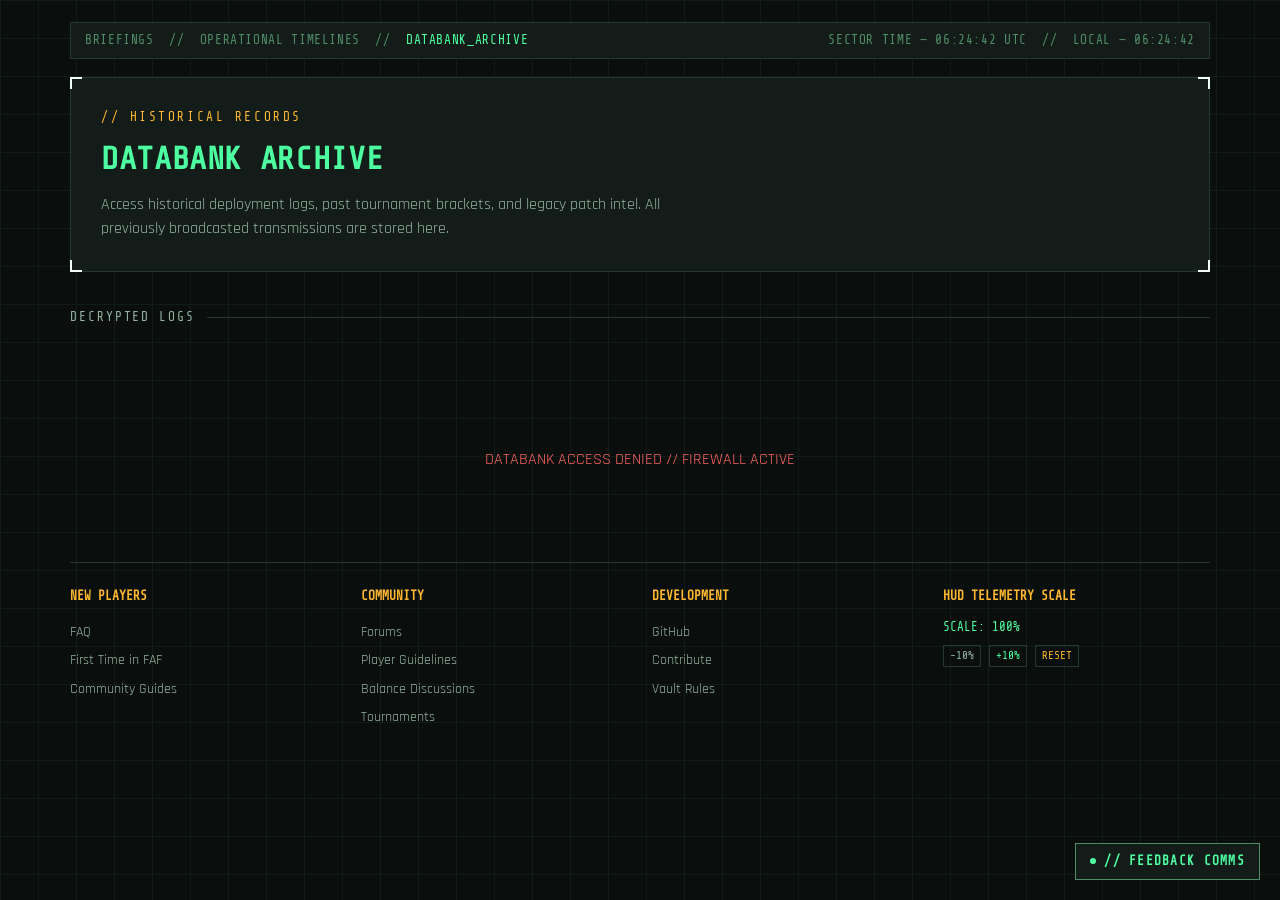
==== commit 5ecf022d: "feat: migrate to static JSON generation and add FAFLive Twitch indicator" ====
--- a/archive.html
+++ b/archive.html
@@ -95,7 +95,7 @@
       var feedContainer = document.getElementById('archive-feed');
       if (!feedContainer) return;
 
-      var ARCHIVE_API = "https://direct.faforever.com/wp-json/wp/v2/posts/?per_page=100&orderby=date&order=desc&_fields=title,excerpt,newshub_externalLinkUrl,link,newshub_sortIndex,date,categories,slug&categories=283";
+      var ARCHIVE_API = "assets/data/posts.json";
       var firstLoadComplete = false;
 
       // Isolated deep archive load signature key
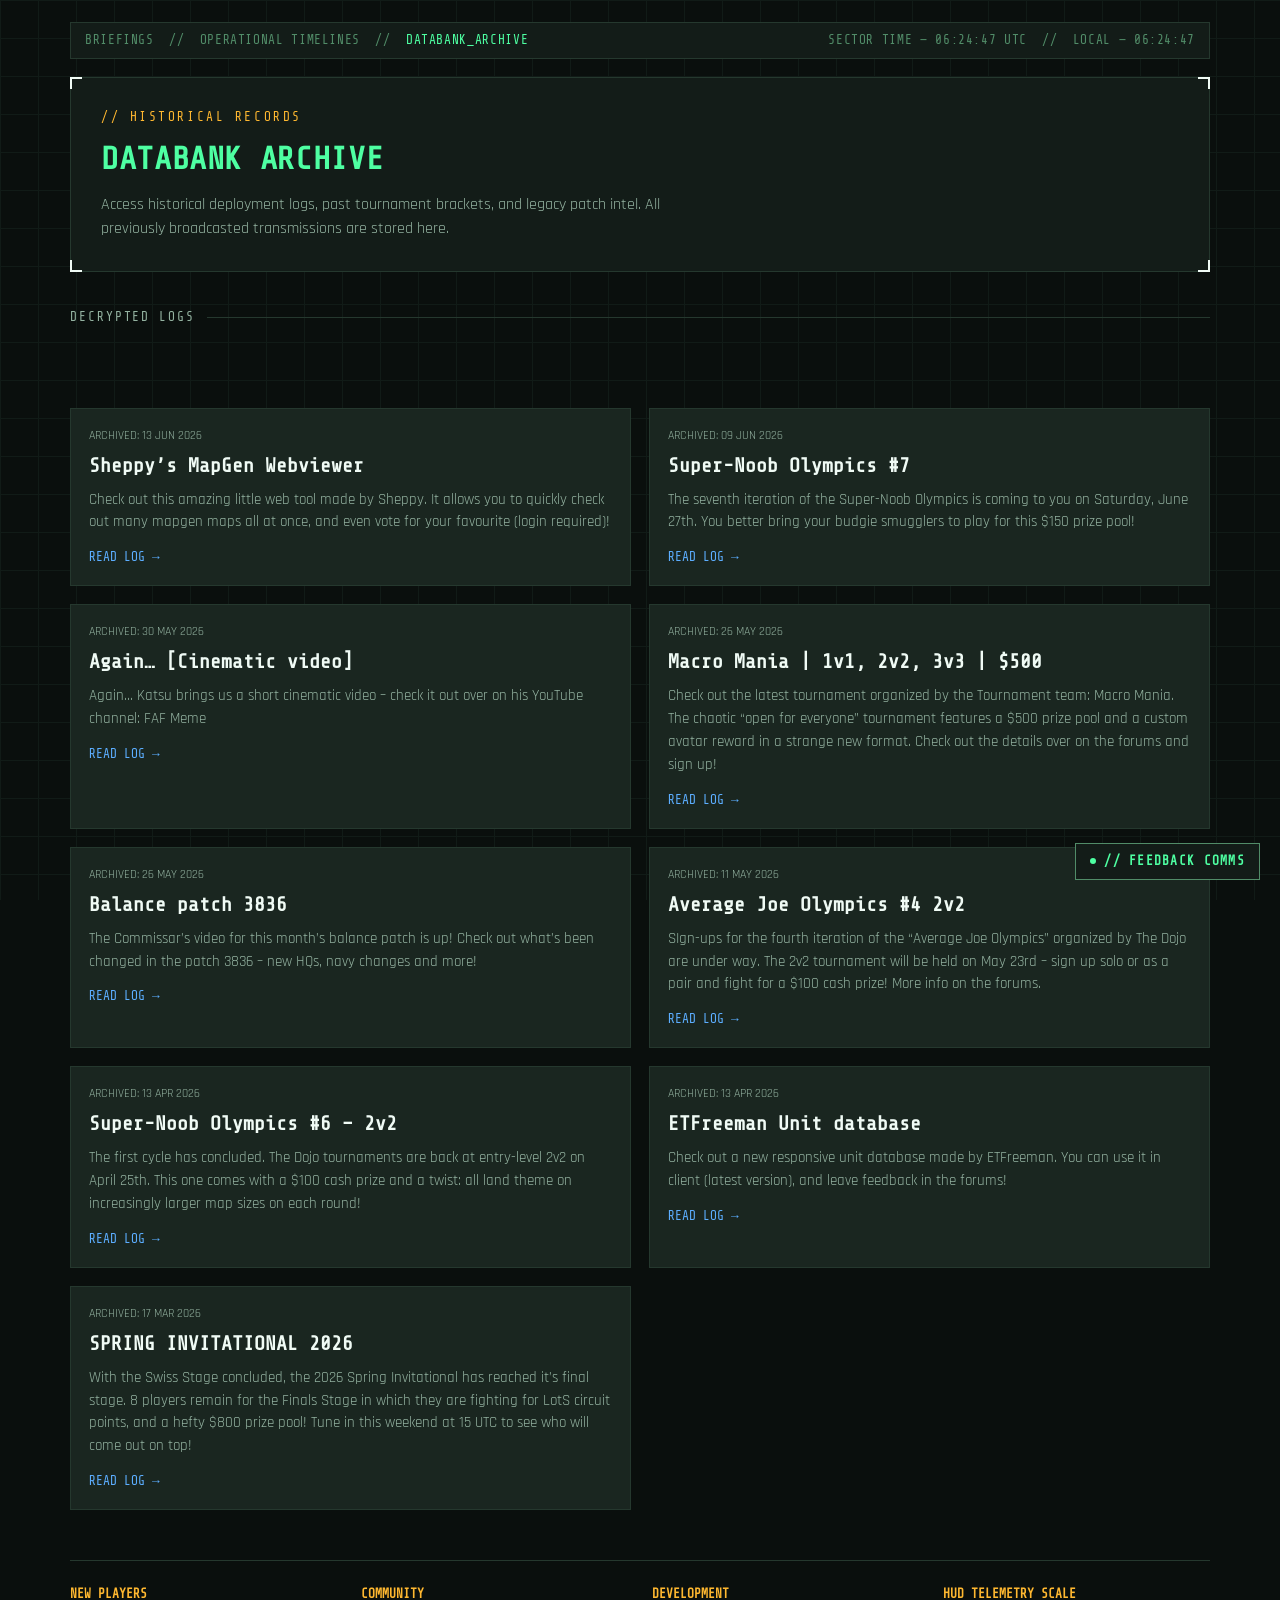
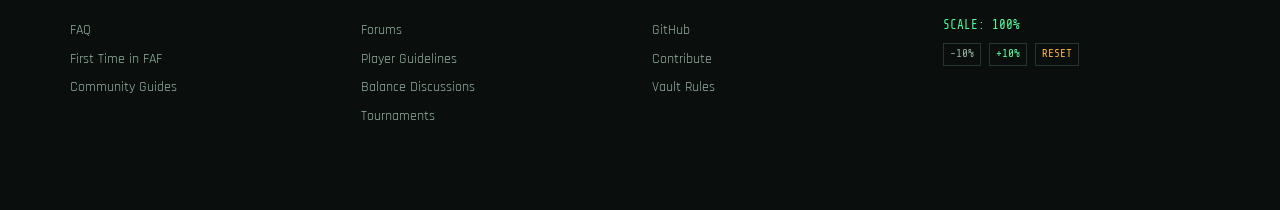
==== commit 0a37c24f: "fix: remove pagination crawler from engine.js for static JSON compatibility & Favicon - Updates fetc" ====
--- a/archive.html
+++ b/archive.html
@@ -1,6 +1,7 @@
 <!DOCTYPE html>
 <html lang="en">
 <head>
+    <link rel="icon" type="image/x-icon" href="assets/images/favicon.png">
   <meta charset="UTF-8">
   <meta name="viewport" content="width=device-width, initial-scale=1.0">
   <title>FAF // NEWSFEED — DATABANK ARCHIVE</title>
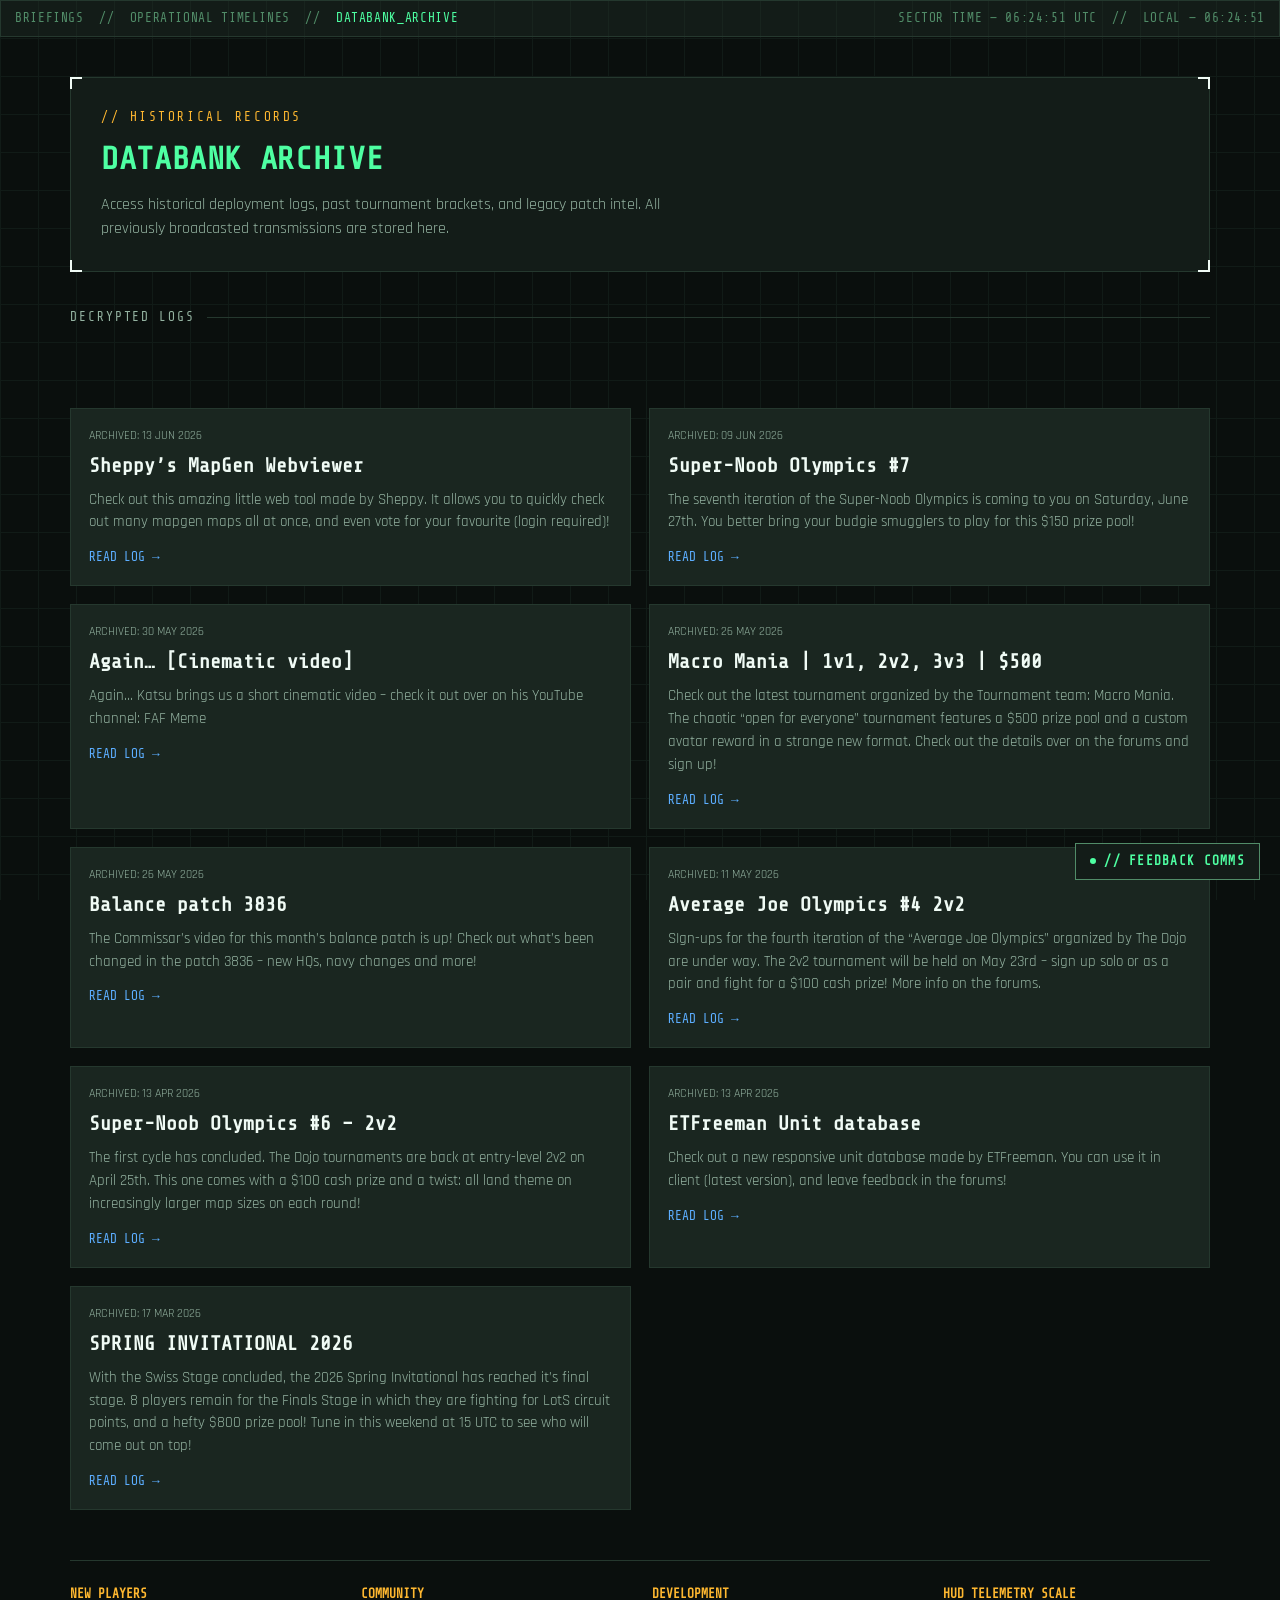
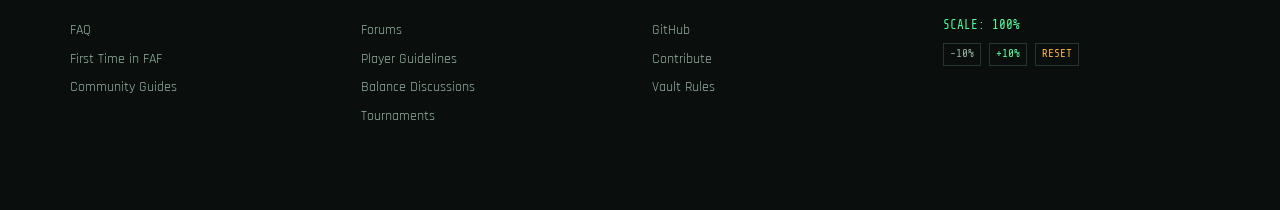
==== commit 2ee1997f: "Update Navigations" ====
--- a/archive.html
+++ b/archive.html
@@ -16,9 +16,7 @@
 </head>
 <body>
 
-  <div class="frame">
-
-<div class="statusbar">
+    <div class="statusbar">
       <span>
         <span class="dot"></span>
         <a href="index.html" style="color: inherit; text-decoration: none;">BRIEFINGS</a> &nbsp;//&nbsp; 
@@ -27,6 +25,8 @@
       </span>
       <span id="clock">SECTOR TIME —</span>
     </div>
+
+  <div class="frame">
 
     <header class="hero">
       <div class="corner tl"></div><div class="corner tr"></div>
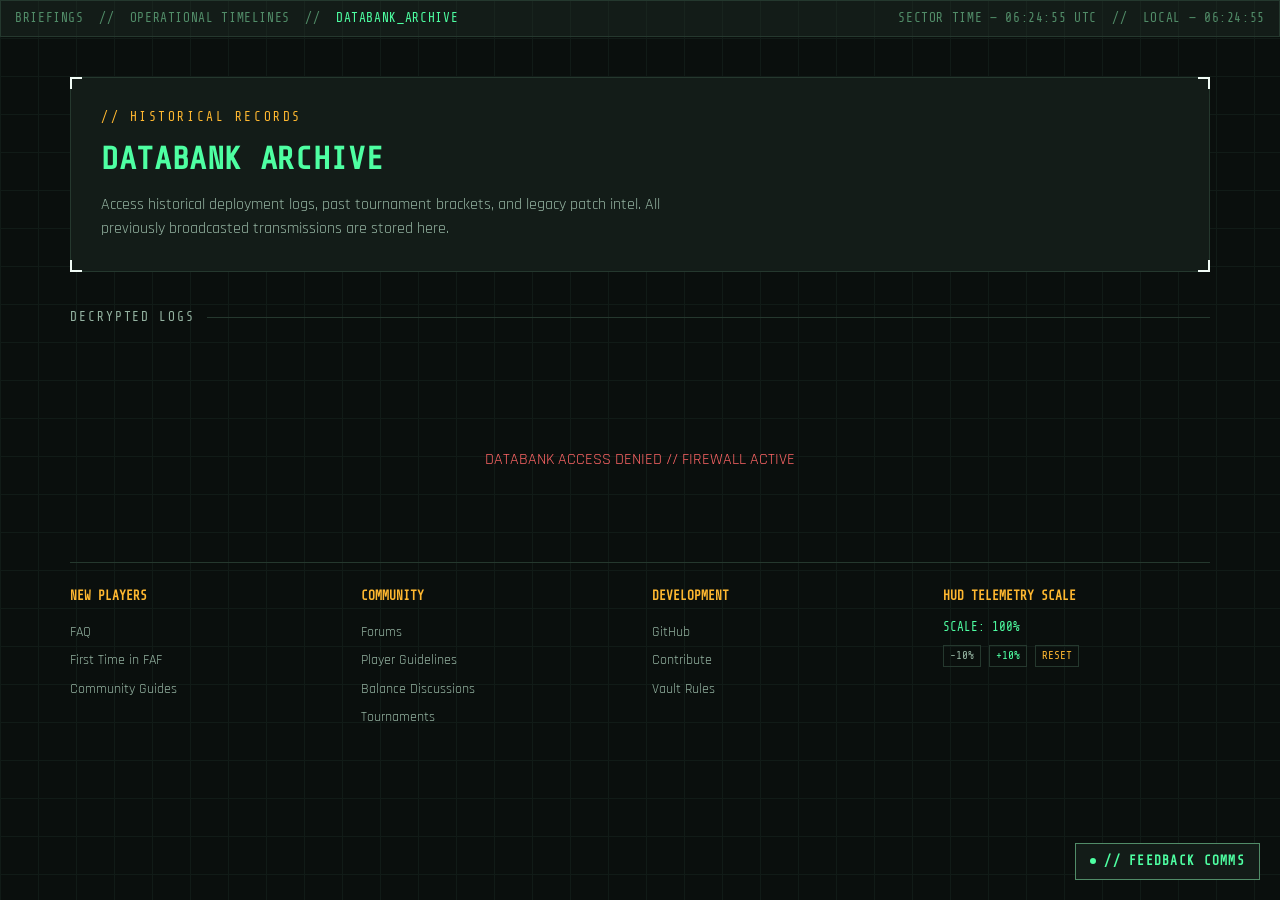
==== commit 432a6be9: "refactor(archive): revert archive to live API; upgrade engine to hybrid fetcher - Reverts `archive.h" ====
--- a/archive.html
+++ b/archive.html
@@ -96,10 +96,11 @@
       var feedContainer = document.getElementById('archive-feed');
       if (!feedContainer) return;
 
-      var ARCHIVE_API = "assets/data/posts.json";
+      // REVERTED: Now pointing back to the live WordPress API for unlimited historical depth
+      var ARCHIVE_API = "https://direct.faforever.com/wp-json/wp/v2/posts/?per_page=100&orderby=date&order=desc&_fields=title,excerpt,newshub_externalLinkUrl,link,newshub_sortIndex,date,categories,slug&categories=283";
       var firstLoadComplete = false;
 
-      // Isolated deep archive load signature key
+      // Using the network crawler version of fetchFAFData in engine.js to fetch past page 1
       fetchFAFData(ARCHIVE_API, "deep_archive_cache", 
         function(posts) {
           posts.sort(function(a, b) { return new Date(b.date) - new Date(a.date); });
@@ -108,6 +109,7 @@
             return !post.categories || post.categories[1] !== 284;
           });
           
+          // Slice out the first 6 posts so they don't duplicate what's featured on index.html
           allArchivedPosts = filteredPosts.slice(6);
           
           if(allArchivedPosts.length === 0) {
@@ -193,6 +195,6 @@
     }
 
     window.onload = initArchive;
-  </script>
+</script>
 </body>
 </html>
